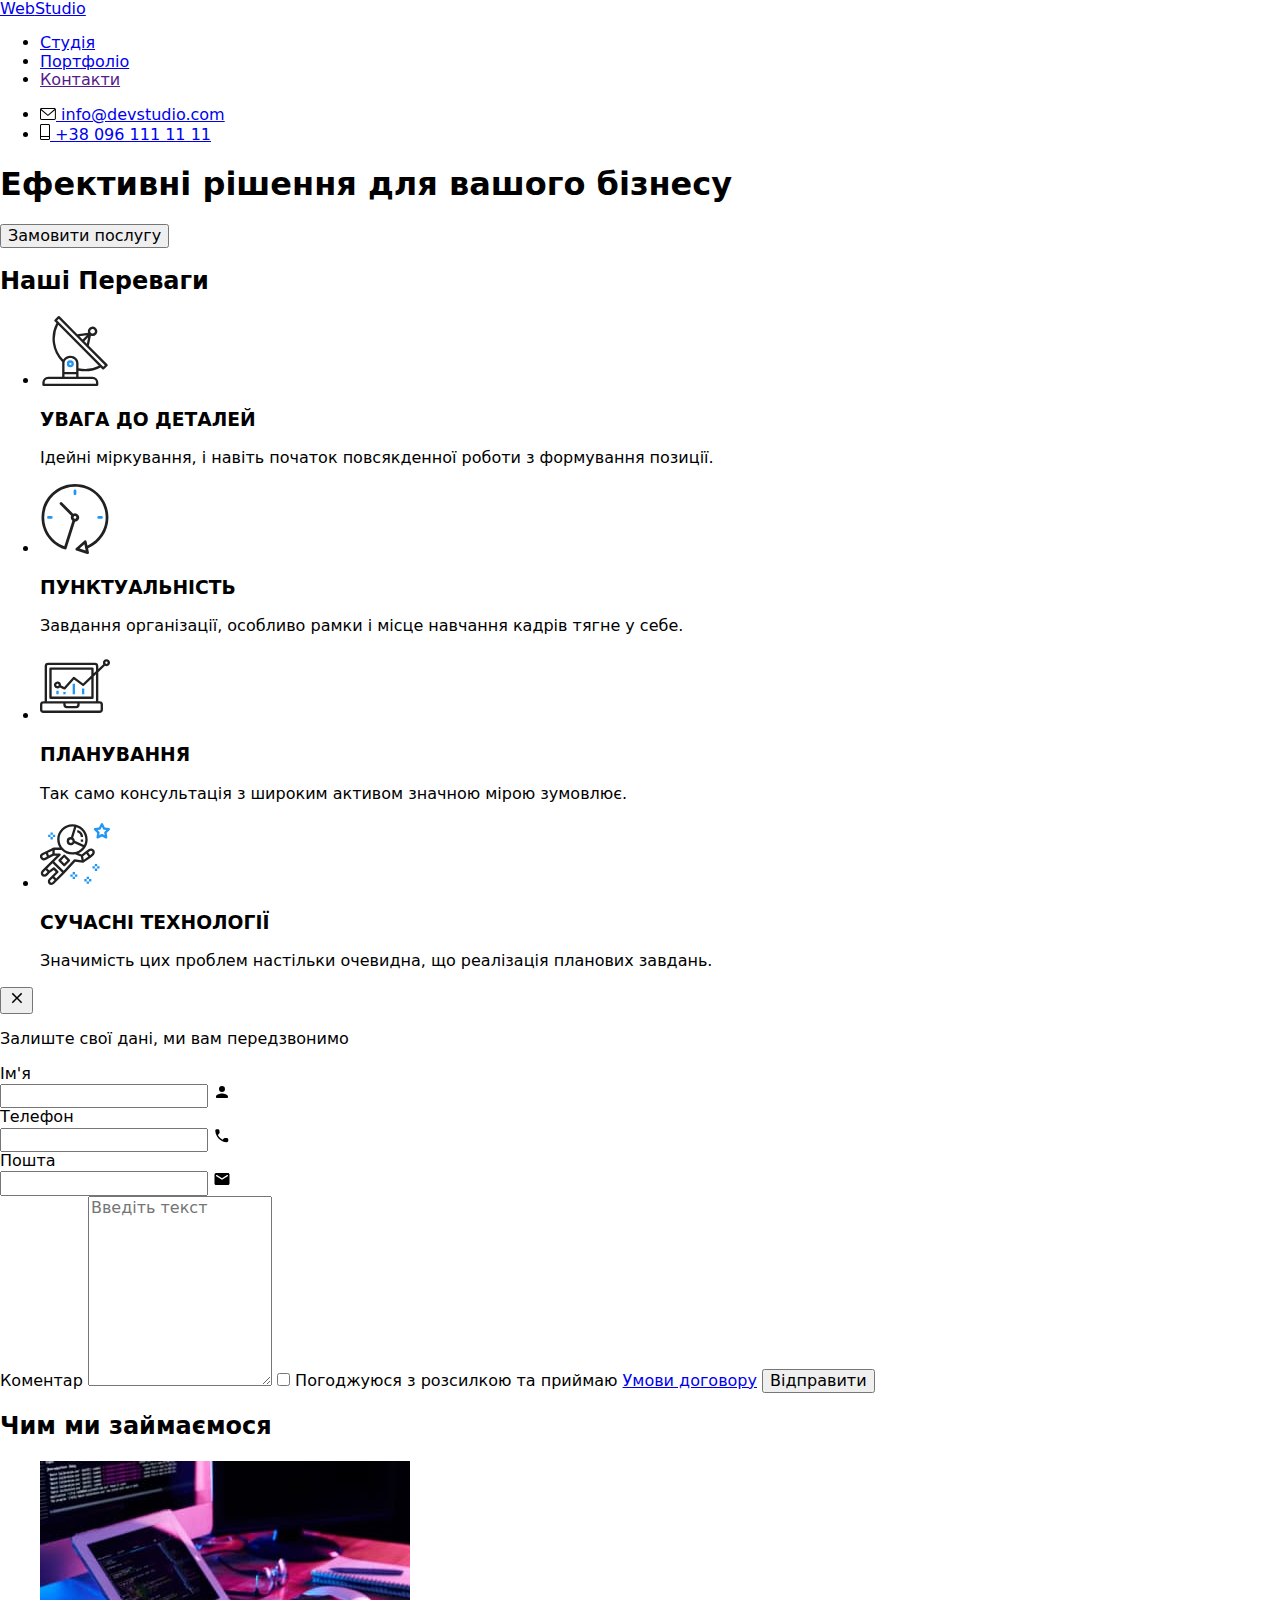
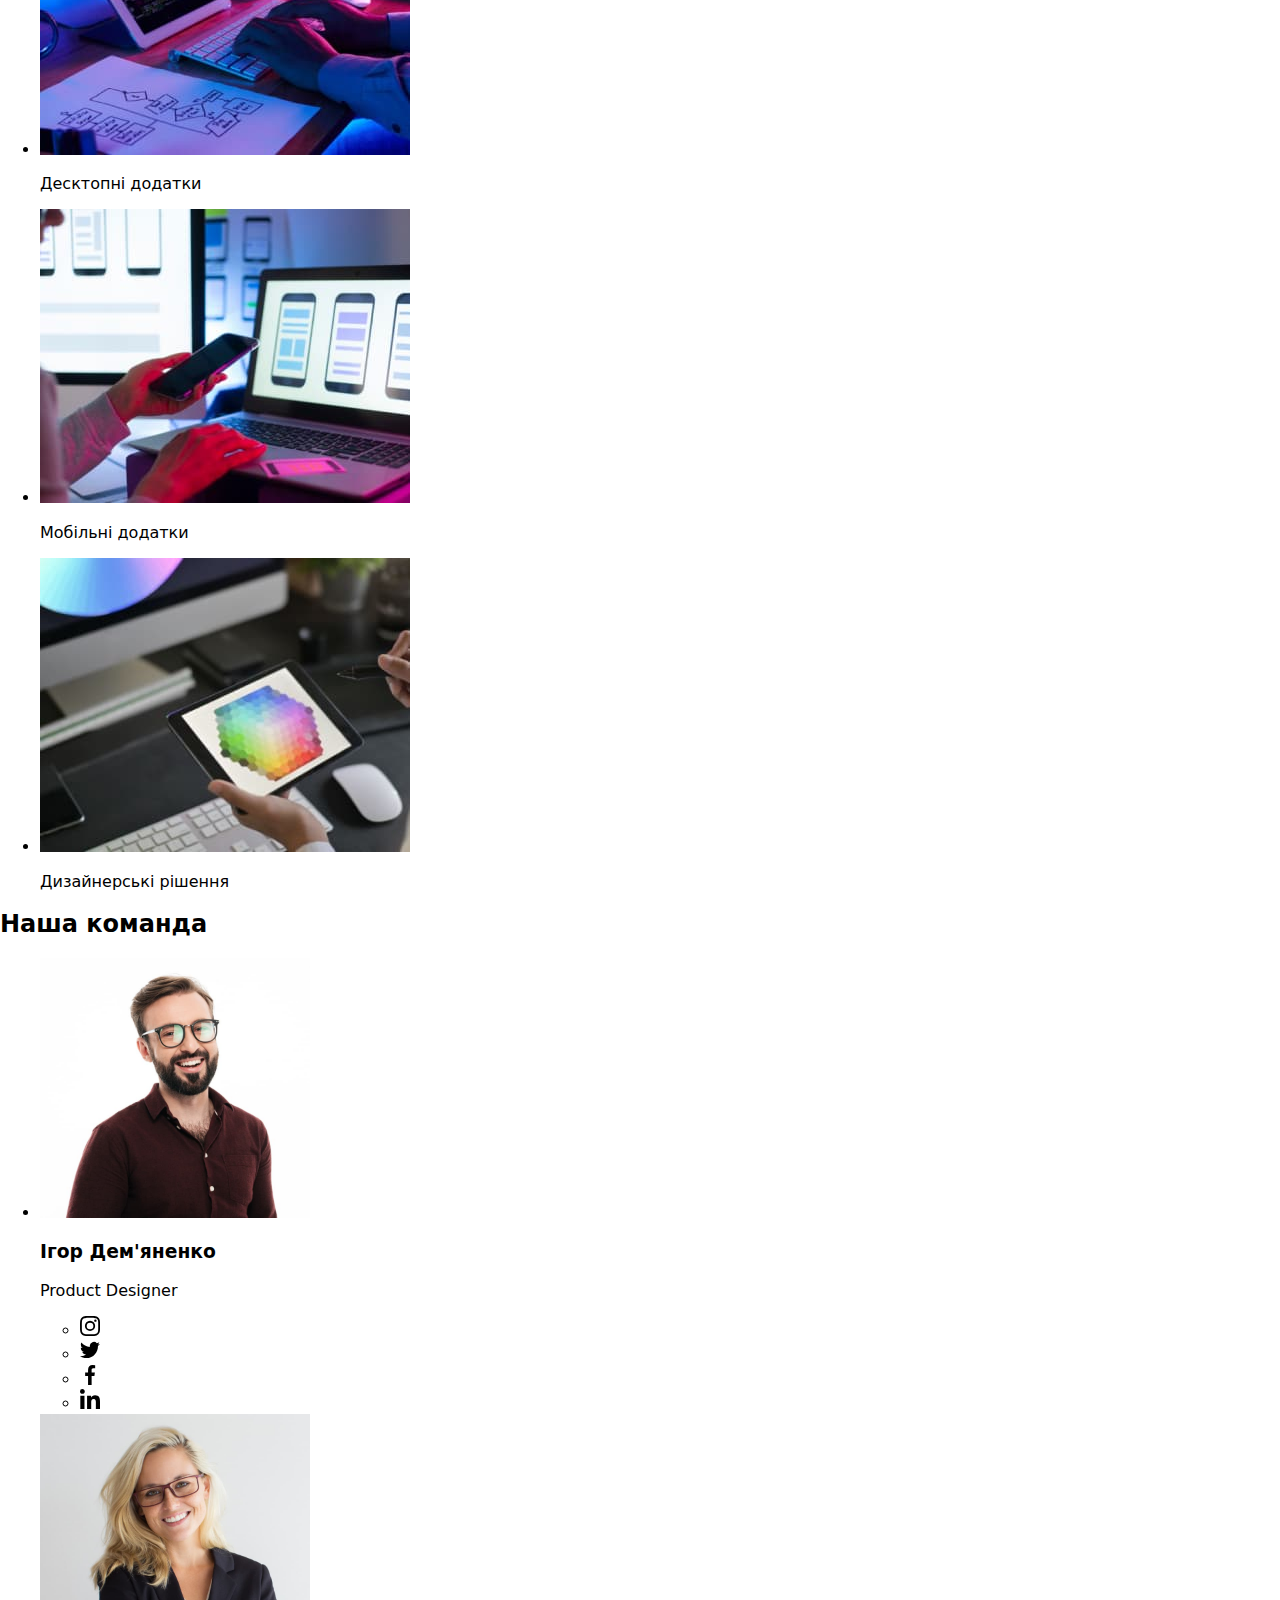
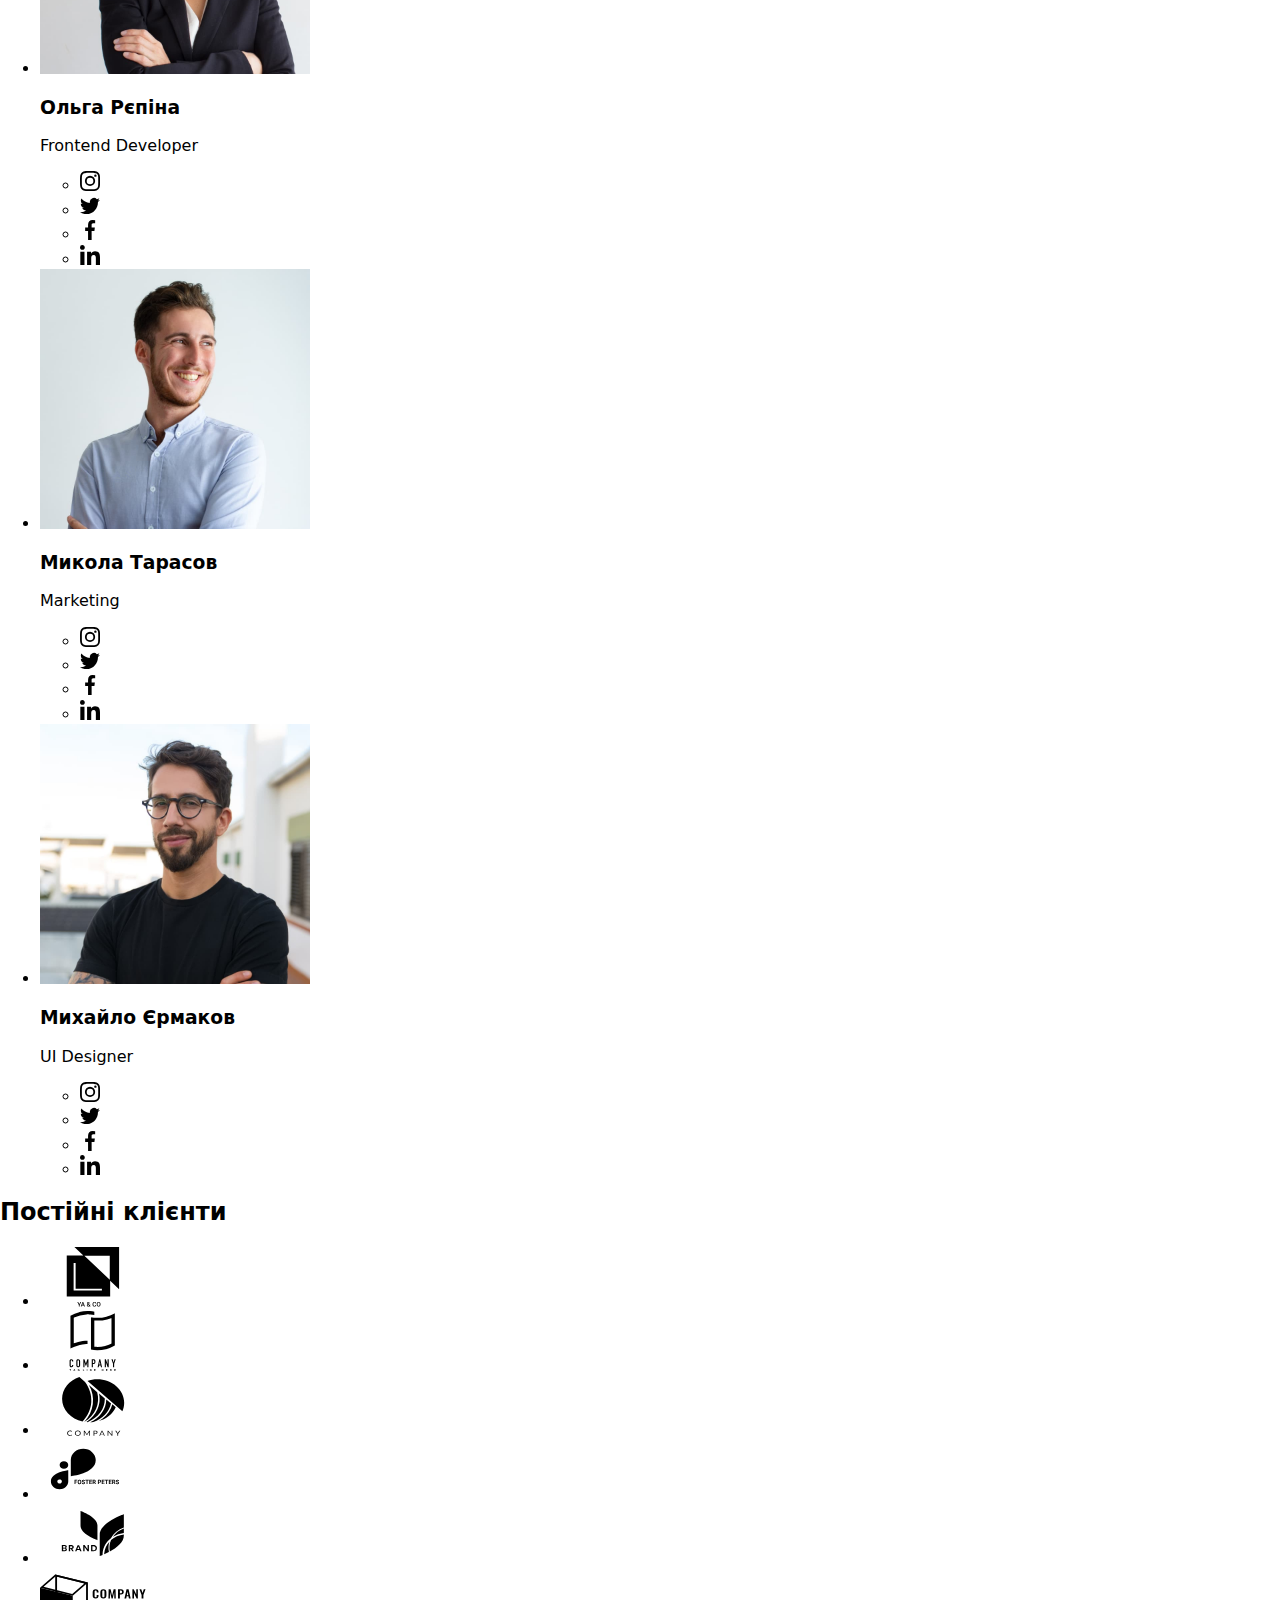
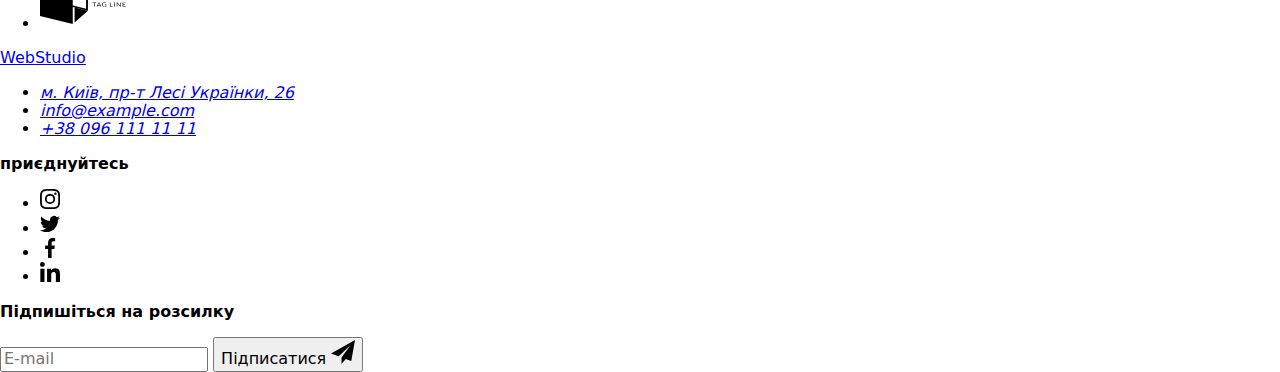
==== index.html @ 555bd8f6 "add scss" ====
<!DOCTYPE html>
<html lang="uk">
<head>
    <meta charset="UTF-8">
    <meta http-equiv="X-UA-Compatible" content="IE=edge">
    <meta name="viewport" content="width=device-width, initial-scale=1.0">
    <title>Document</title>
    <link href="https://fonts.googleapis.com/css2?family=Raleway:wght@700&family=Roboto:wght@400;500;700;900&display=swap" rel="stylesheet">
    <link rel="stylesheet" href="https://cdnjs.cloudflare.com/ajax/libs/modern-normalize/1.1.0/modern-normalize.min.css">
    <link rel="stylesheet" href="./dist/css/main.min.css">
</head>

<body>
    <header class="site-header">
        <div class="site-header__container">
    
            <a href="./index.html" class="logo"><span class="logo__first-part" lang="en">Web</span>Studio</a>
            <nav class="site-nav">
                <ul class="site-nav__list">
                    <li class="site-nav__item"> <a class="site-nav__link site-nav__link--current"
                            href="./index.html">Студія</a></li>
                    <li class="site-nav__item"> <a class="site-nav__link" href="./portfolio.html">Портфоліо</a></li>
                    <li class="site-nav__item"> <a class="site-nav__link" href="">Контакти</a></li>
                </ul>
            </nav>
            <ul class="site-header__contacts list">
                <li class="site-header__item">  
                    <a class="site-header__contact" href="mailto:info@devstudio.com" lang="en">
                        <svg class="site-header__mail-svg" width="16" height="12">
                            <use href="./images/icons-svg.svg#icon-letter"> </use>
                        </svg>
                        info@devstudio.com</a>
                </li>
                <li class="site-header__item"> 
                    <a class="site-header__contact" href="tel:+380961111111">
                        <svg class="site-header__phone-svg" width="10" height="16">
                            <use href="./images/icons-svg.svg#icon-phone"></use>
    
                        </svg>
                        +38 096 111 11 11</a></li>
            </ul>
        </div>
    
    </header>
    <main>
        <section class=" site-hero site-hero__overlay">
            <div class="site-hero__container">
                <h1 class="site-hero__title">Ефективні рішення для вашого бізнесу</h1>
                <button data-modal-open type="button" class="site-hero__button">Замовити послугу</button>
            </div>
        </section>


        <section class="benefits benefits__section">
            <div class="benefits__container">
                <h2 class=" benefits__title "> Наші Переваги </h2>
                <ul class="benefits__text-list">
                    <li class="benefits__item">
                        <div class="benefits__icon">
                            <svg width="70" height="70">
                                <use href="./images/icons-svg.svg#icon-antenna"></use>
                            </svg>
                        </div>
                        <h3 class="benefits__subtitle">УВАГА ДО ДЕТАЛЕЙ</h3>
                        <p class="benefits__text">Ідейні міркування, і навіть початок повсякденної роботи з формування позиції.
                        </p>
                    </li>
                    <li class="benefits__item">
                        <div class="benefits__icon">
                            <svg width="70" height="70">
                                <use href="./images/icons-svg.svg#icon-clock-1"></use>
                            </svg>
                        </div>
                        <h3 class="benefits__subtitle">ПУНКТУАЛЬНІСТЬ</h3>
                        <p class="benefits__text">Завдання організації, особливо рамки і місце навчання кадрів тягне у себе.
                        </p>
                    </li>
                    <li class="benefits__item">
                        <div class="benefits__icon">
                            <svg width="70" height="70">
                                <use href="./images/icons-svg.svg#icon-diagram-laptop-1"></use>
                            </svg>
                        </div>
                        <h3 class="benefits__subtitle">ПЛАНУВАННЯ</h3>
                        <p class="benefits__text">Так само консультація з широким активом значною мірою зумовлює.
                        </p>
                    </li>
                    <li class="benefits__item">
                        <div class="benefits__icon">
                            <svg width="70" height="70">
                                <use href="./images/icons-svg.svg#icon-astronaut-1"></use>
                            </svg>
                        </div>
                        <h3 class="benefits__subtitle">СУЧАСНІ ТЕХНОЛОГІЇ</h3>
                        <p class="benefits__text">Значимість цих проблем настільки очевидна, що реалізація планових завдань.
                        </p>
                    </li>
                
                   

                </ul>

            </div>
            
        </section>
        <div data-modal class="backdrop backdrop--is-hidden" >
           
            <form class="modal" autocomplete="on">
                <button data-modal-close class="modal__button-close">
                    <svg class="modal__button-icon" width="17" height="17">
                        <use href="./images/icons-svg.svg#icon-close-black"></use>
                    </svg>
                </button>
                <p class="modal__name">Залиште свої дані, ми вам передзвонимо</p>
            
                <label class="modal__label" for="user-name">Ім'я</label>
                <div class="modal__form">
                    <input class="modal__input" type="text" name="user-name" required id="user-name" placeholder=" ">
                    <svg class="modal__icon" width="18" height="18">
                        <use href="./images/icons-svg.svg#icon-modal-name"></use>
                    </svg>
                </div>
            
            
                <label class="modal__label" for="user-phone">Телефон </label>
                <div class="modal__form">
                    <input class="modal__input" type="tel" name="user-phone" id="user-phone" required>
                    <svg class="modal__icon" width="18" height="18">
                        <use href="./images/icons-svg.svg#icon-modal-phone"></use>
                    </svg>
                </div>
            
            
                <label class="modal__label" for="user-mail">Пошта</label>
                <div class="modal__form">
                    <input class="modal__input" type="email" name="user-mail" id="user-mail" required>
                    <svg class="modal__icon" width="18" height="18">
                        <use href="./images/icons-svg.svg#icon-modal-mail"></use>
                    </svg>
                </div>
            
                <label class="modal__label" for="coment">Коментар</label>
                <textarea class="modal__textarea" name="coment" id="coment" rows="10" placeholder="Введіть текст"
                    required></textarea>
            
                <label class="modal__checkbox-label">
                    <input class="modal__checkbox" type="checkbox" required>
                    <span class="modal__check-box"></span>
                    Погоджуюся з розсилкою та приймаю <span class="modal__link-container"> <a href="#" class="modal__link">
                            Умови договору</a></span>
                </label>
            
            
                <button class="modal__submit-button" type="submit">Відправити</button>
            </form>
            
        </div>
        <section class="work">
            <div class=" work__container">
                <h2 class="work__title">Чим ми займаємося</h2>
                <ul class="work__list list">
                    <li class="work__item">
                        <img src="./images/pic.1.jpg" alt="Десктопні додатки" width="370">
                        <p class="work__description">Десктопні додатки</p>
                    </li>
                    <li class="work__item">
                        <img src="./images/pic.2.jpg" alt="Мобільні додатки" width="370">
                        <p class="work__description">Мобільні додатки</p>
                    </li>
                    <li class="work__item">
                        <img src="./images/pic.3.jpg" alt="Дизайнерські рішення" width="370">
                        <p class="work__description">Дизайнерські рішення</p>
                    </li>
                </ul>
            </div>            
        </section>
        <section class="team ">
            <div class="team__container">
                <h2 class="team__section-title">Наша команда</h2>
                <ul class="team__list">
                    <li class="team__item"><img src="./images/team1.jpg" alt=" фото Ігор Дем'яненко " width="270">
                        <div class="team__description">
                            <h3 class="team__name">Ігор Дем'яненко</h3>
                            <p class="team__profession" lang="en">Product Designer</p>
                            <ul class="social-link social-link__list ">
                                <li class="social-link__item">
                                    <a class="social-link__link" href="">
                                        <svg class="social-link__icon" width="20" height="20">
                                            <use href="./images/icons-svg.svg#icon-instagram"></use>
                                        </svg>
                                    </a>
                                </li>
                                <li class="social-link__item">
                                    <a class="social-link__link" href="">
                                        <svg class="social-link__icon " width="20" height="20">
                                            <use href="./images/icons-svg.svg#icon-twitter"></use>
                                        </svg>
                                    </a>
                                </li>
                                <li class="social-link__item">
                                    <a class="social-link__link" href="">
                                        <svg class="social-link__icon" width="20" height="20">
                                            <use href="./images/icons-svg.svg#icon-facebook"></use>
                                        </svg>
                                    </a>
                                </li>
                                <li class="social-link__item">
                                    <a class="social-link__link" href="">
                                        <svg class="social-link__icon" width="20" height="20">
                                            <use href="./images/icons-svg.svg#icon-linkedin"></use>
                                        </svg>
                                    </a>
                                </li>
                            </ul>
                        </div>
        
                    </li>
                    <li class="team__item">
                        <img src="./images/team2.jpg" alt="фото Ольга Рєпіна" width="270">
                        <div class="team__description">
                            <h3 class="team__name">Ольга Рєпіна</h3>
                            <p class="team__profession" lang="en">Frontend Developer</p>
                            <ul class="social-link__list">
                                <li class="social-link__item">
                                    <a class="social-link__link" href="">
                                        <svg class="social-link__icon" width="20" height="20">
                                            <use href="./images/icons-svg.svg#icon-instagram"></use>
                                        </svg>
                                    </a>
                                </li>
                                <li class="social-link__item">
                                    <a class="social-link__link" href="">
                                        <svg class="social-link__icon " width="20" height="20">
                                            <use href="./images/icons-svg.svg#icon-twitter"></use>
                                        </svg>
                                    </a>
                                </li>
                                <li class="social-link__item">
                                    <a class="social-link__link" href="">
                                        <svg class="social-link__icon" width="20" height="20">
                                            <use href="./images/icons-svg.svg#icon-facebook"></use>
                                        </svg>
                                    </a>
                                </li>
                                <li class="social-link__item">
                                    <a class="social-link__link" href="">
                                        <svg class="social-link__icon" width="20" height="20">
                                            <use href="./images/icons-svg.svg#icon-linkedin"></use>
                                        </svg>
                                    </a>
                                </li>
                            </ul>
                        </div>
        
                    </li>
                    <li class="team__item">
                        <img src="./images/team3.jpg" alt="фото Микола Тарасов " width="270">
                        <div class="team__description">
                            <h3 class="team__name">Микола Тарасов</h3>
                            <p class="team__profession" lang="en">Marketing</p>
                            <ul class="social-link__list">
                                <li class="social-link__item">
                                    <a class="social-link__link" href="">
                                        <svg class="social-link__icon" width="20" height="20">
                                            <use href="./images/icons-svg.svg#icon-instagram"></use>
                                        </svg>
                                    </a>
                                </li>
                                <li class="social-link__item">
                                    <a class="social-link__link" href="">
                                        <svg class="social-link__icon " width="20" height="20">
                                            <use href="./images/icons-svg.svg#icon-twitter"></use>
                                        </svg>
                                    </a>
                                </li>
                                <li class="social-link__item">
                                    <a class="social-link__link" href="">
                                        <svg class="social-link__icon" width="20" height="20">
                                            <use href="./images/icons-svg.svg#icon-facebook"></use>
                                        </svg>
                                    </a>
                                </li>
                                <li class="social-link__item">
                                    <a class="social-link__link" href="">
                                        <svg class="social-link__icon" width="20" height="20">
                                            <use href="./images/icons-svg.svg#icon-linkedin"></use>
                                        </svg>
                                    </a>
                                </li>
                            </ul>
                        </div>
        
                    </li>
                    <li class="team__item">
                        <img src="./images/team4.jpg" alt="фото Михайло Єрмаков " width="270">
                        <div class="team__description">
                            <h3 class="team__name">Михайло Єрмаков</h3>
                            <p class="team__profession" lang="en">UI Designer</p>
                            <ul class="social-link__list">
                                <li class="social-link__item">
                                    <a class="social-link__link" href="">
                                        <svg class="social-link__icon" width="20" height="20">
                                            <use href="./images/icons-svg.svg#icon-instagram"></use>
                                        </svg>
                                    </a>
                                </li>
                                <li class="social-link__item">
                                    <a class="social-link__link" href="">
                                        <svg class="social-link__icon " width="20" height="20">
                                            <use href="./images/icons-svg.svg#icon-twitter"></use>
                                        </svg>
                                    </a>
                                </li>
                                <li class="social-link__item">
                                    <a class="social-link__link" href="">
                                        <svg class="social-link__icon" width="20" height="20">
                                            <use href="./images/icons-svg.svg#icon-facebook"></use>
                                        </svg>
                                    </a>
                                </li>
                                <li class="social-link__item">
                                    <a class="social-link__link" href="">
                                        <svg class="social-link__icon" width="20" height="20">
                                            <use href="./images/icons-svg.svg#icon-linkedin"></use>
                                        </svg>
                                    </a>
                                </li>
                            </ul>
                        </div>
        
        
                    </li>
        
                </ul>
            </div>
        
        
        </section>
        <section class="client">
            <div class=" client__container">
                <h2 class="client__title">Постійні клієнти</h2>
                <ul class="clients__list ">
        
                    <li class="client__item">
                        <a class="client__link" href="#">
                            <svg class="client__icon" width="106" height="60">
                                <use href="./images/icons-svg.svg#icon-client1"></use>
                            </svg>
                        </a>
                    </li>
                    <li class="client__item">
                        <a class="client__link" href="#">
                            <svg class="client__icon" width="106" height="60">
                                <use href="./images/icons-svg.svg#icon-client2"></use>
                            </svg>
                        </a>
                    </li>
                    <li class="client__item">
                        <a class="client__link" href="#">
                            <svg class="client__icon" width="106" height="60">
                                <use href="./images/icons-svg.svg#icon-client3"></use>
                            </svg>
                        </a>
                    </li>
                    <li class="client__item">
                        <a class="client__link" href="#">
                            <svg class="client__icon " width="106" height="60">
                                <use href="./images/icons-svg.svg#icon-client4"></use>
                            </svg>
                        </a>
                    </li>
                    <li class="client__item">
                        <a class="client__link" href="#">
                            <svg class="client__icon " width="106" height="60">
                                <use href="./images/icons-svg.svg#icon-client5"></use>
                            </svg>
                        </a>
                    </li>
                    <li class="client__item">
                        <a class="client__link" href="#">
                            <svg class="client__icon " width="106" height="60">
                                <use href="./images/icons-svg.svg#icon-client6"></use>
                            </svg>
                        </a>
        
        
                </ul>
        
        
            </div>
        
        </section>
        
    
    </main>
<footer class="footer">
    <div class=" footer__container">
        <div class="footer__first-part">
            <a href="./index.html" class="footer__logo" lang="en"><span class="logo__first">Web</span>Studio</a>

            <address class="footer__address">
                <ul class="footer__contacts">
                    <li class="footer__item"><a class="footer__contact footer__contact--white" href="https://bit.ly/3pXMvUd" target="_blank"
                            rel="noopener noreferrer">м. Київ, пр-т Лесі Українки, 26</a> </li>
                    <li class="footer__item"><a class="footer__contact" href="mailto:info@devstudio.com"
                            lang="en">info@example.com</a> </li>
                    <li class="footer__item"><a class="footer__contact" href="tel:+380961111111">+38 096 111 11 11</a>
                    </li>
                </ul>
            </address>
        </div>
        <div class="footer__second-part">
            <p class="footer__slogan"><strong>
                    приєднуйтесь</strong>
            </p>
            <ul class="social-link social-link__list ">
                <li class="social-link__item footer__social-link">
                    <a class=" social-link__link social-link__link--dark" href="">
                        <svg class=" social-link__icon social-link__icon--dark" width="20" height="20">
                            <use href="./images/icons-svg.svg#icon-instagram"></use>
                        </svg>
                    </a>
                </li>
                <li class="social-link__item footer__social-link">
                    <a class=" social-link__link social-link__link--dark" href="">
                        <svg class="social-link__icon social-link__icon--dark " width="20" height="20">
                            <use href="./images/icons-svg.svg#icon-twitter"></use>
                        </svg>
                    </a>
                </li>
                <li class="social-link__item footer__social-link">
                    <a class=" social-link__link social-link__link--dark" href="">
                        <svg class="social-link__icon social-link__icon--dark" width="20" height="20">
                            <use href="./images/icons-svg.svg#icon-facebook"></use>
                        </svg>
                    </a>
                </li>
                <li class="social-link__item footer__social-link">
                    <a class="social-link__link social-link__link--dark" href="">
                        <svg class="social-link__icon social-link__icon--dark" width="20" height="20">
                            <use href="./images/icons-svg.svg#icon-linkedin"></use>
                        </svg>
                    </a>
                </li>
            </ul>
        </div>
        <div class="footer__third-part">
            <p class="form__slogan"> <strong> Підпишіться на розсилку</strong> </p>
            <form class="footer__form" autocomplete="on" novalidate>
                <input autocomplete="email" class="form__placeholder" type="email-subscribe" placeholder="E-mail"
                    required />
                <button type="submit" class="form__button">Підписатися
                    <svg class="form__icon" width="24" height="24">
                        <use href="./images/icons-svg.svg#icon-icon-send"></use>
                    </svg>

                </button>
            </form>
        </div>



    </div>


</footer>
     
     
    <script src="./js/modal.js"></script>


   
    
</body>
</html>
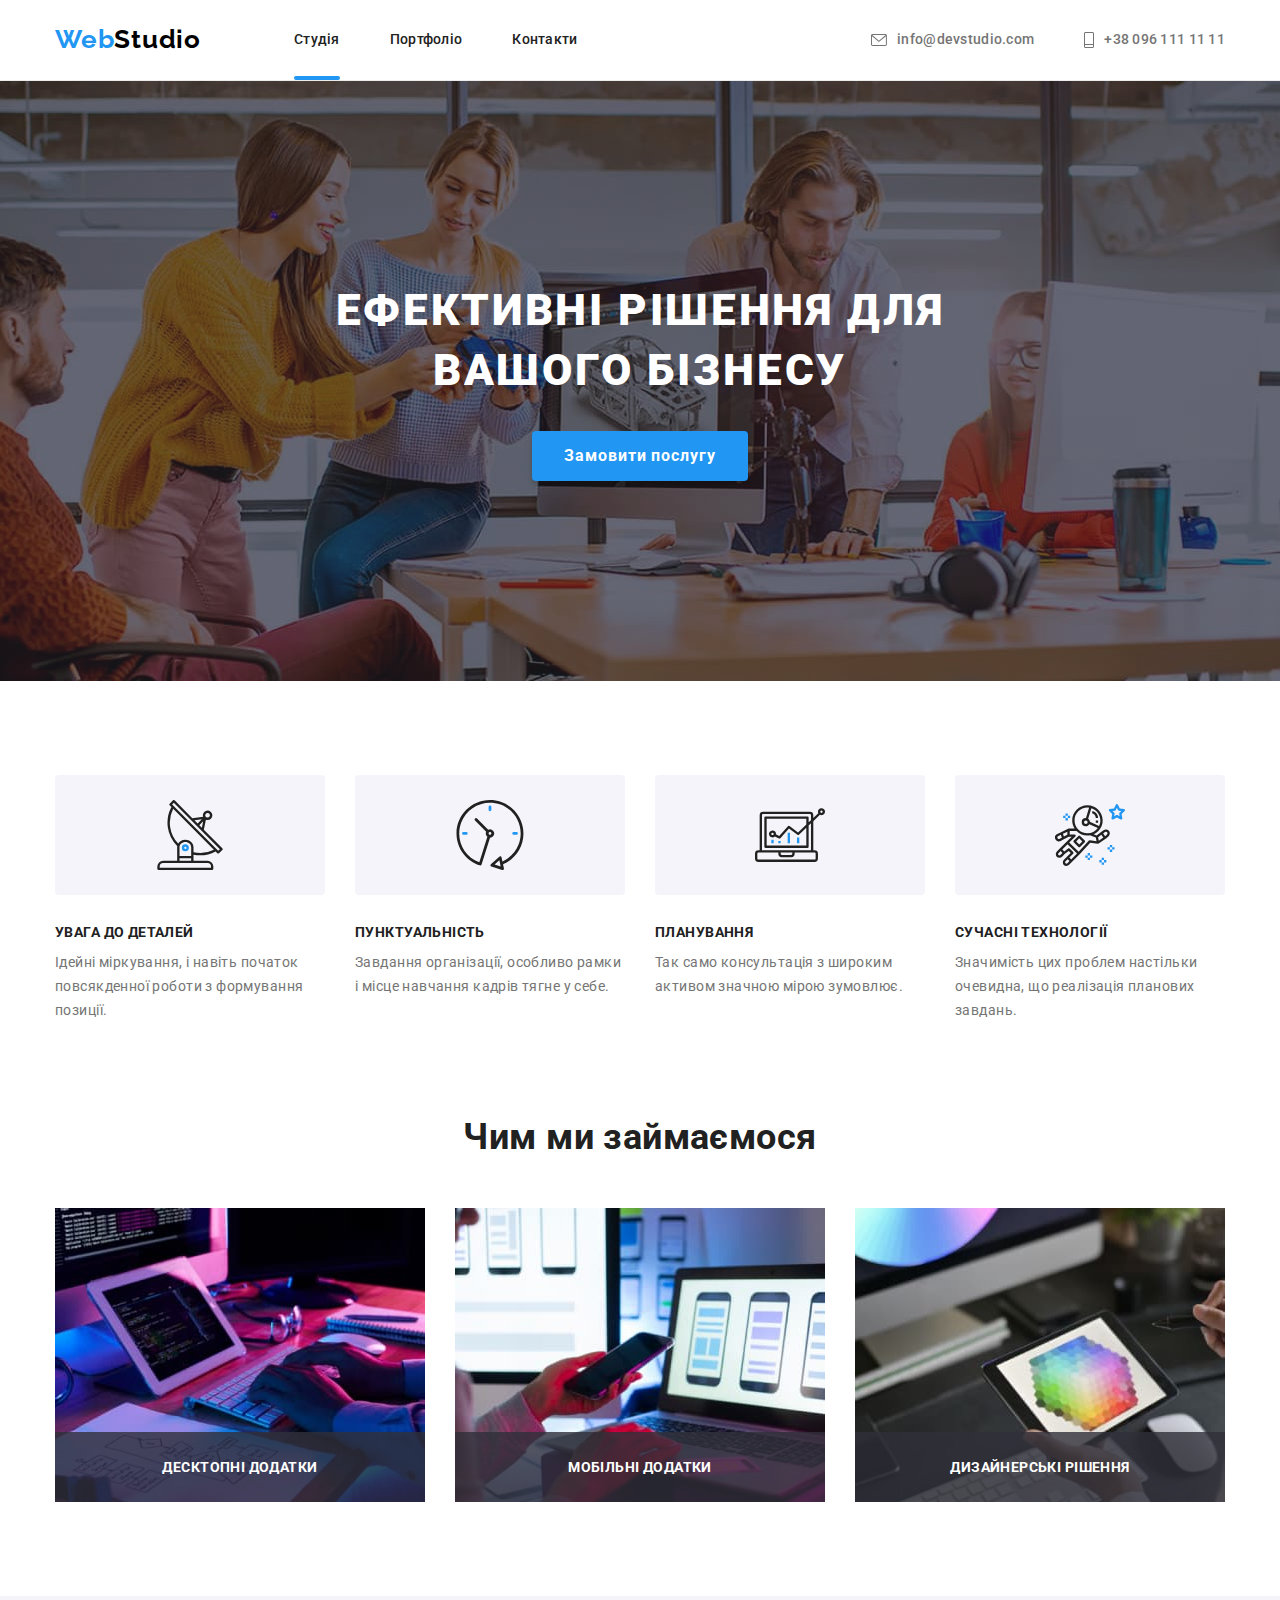
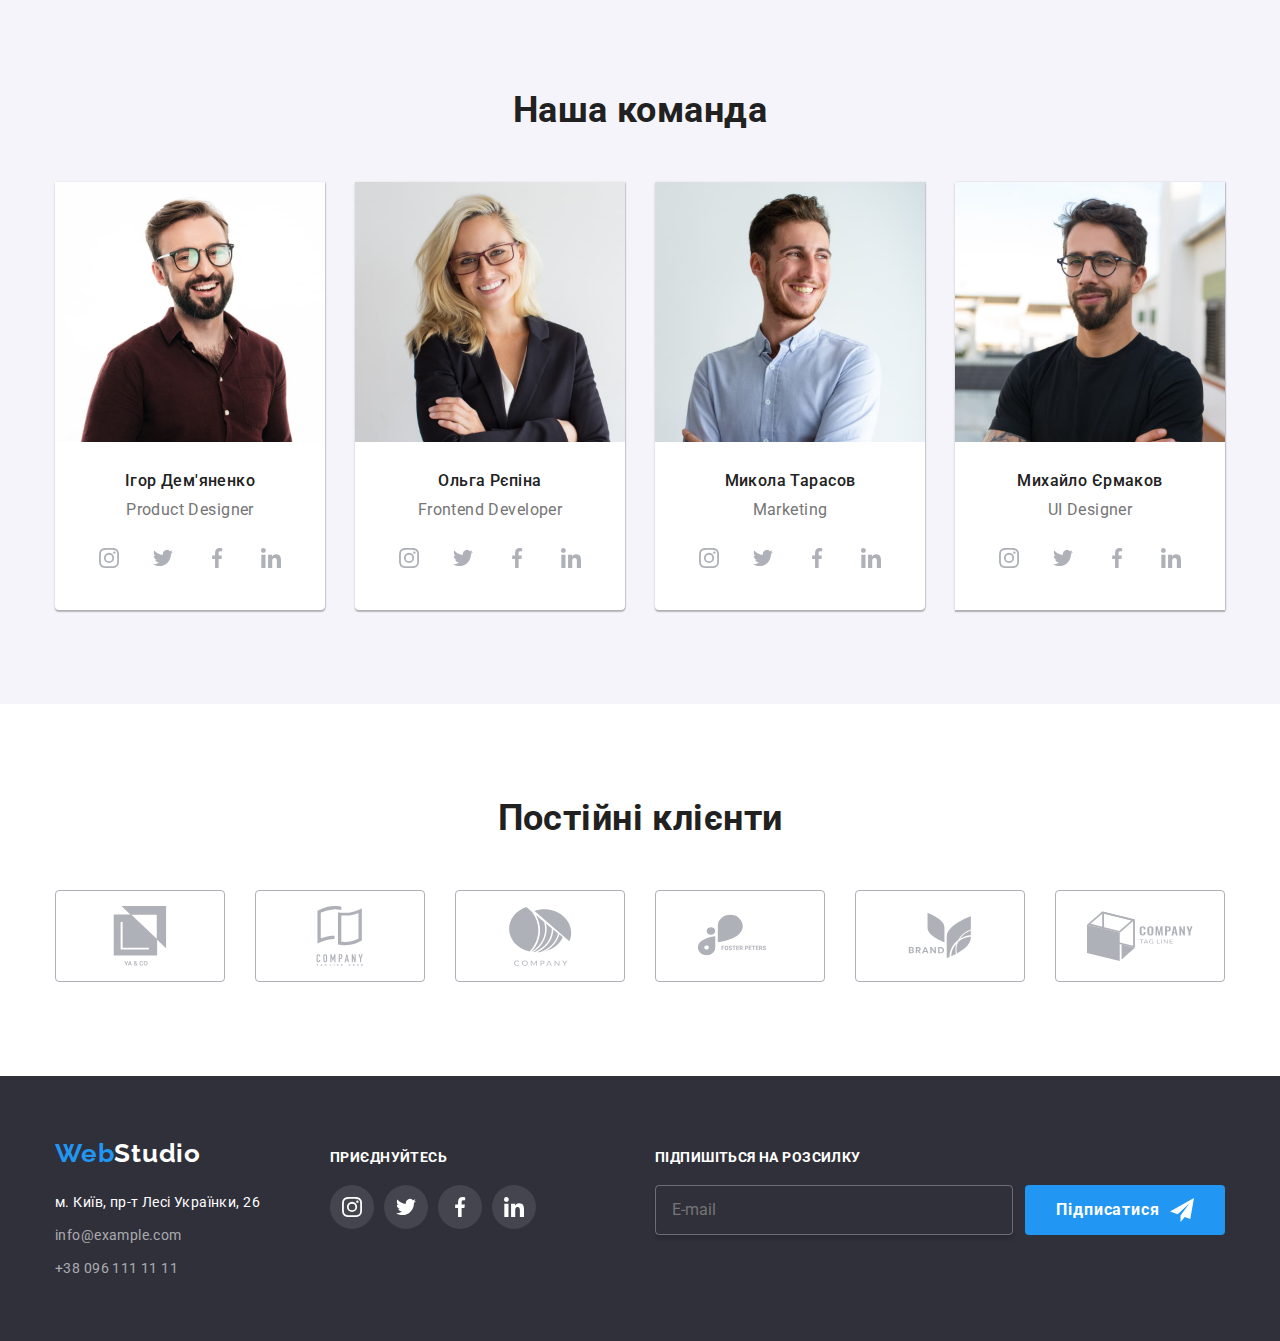
==== commit 2498fa11: "changed way" ====
--- a/index.html
+++ b/index.html
@@ -7,7 +7,7 @@
     <title>Document</title>
     <link href="https://fonts.googleapis.com/css2?family=Raleway:wght@700&family=Roboto:wght@400;500;700;900&display=swap" rel="stylesheet">
     <link rel="stylesheet" href="https://cdnjs.cloudflare.com/ajax/libs/modern-normalize/1.1.0/modern-normalize.min.css">
-    <link rel="stylesheet" href="./dist/css/main.min.css">
+    <link rel="stylesheet" href="./css/main.min.css">
 </head>
 
 <body>
--- a/css/main.min.css
+++ b/css/main.min.css
@@ -0,0 +1 @@
+body{color:#757575;background-color:#fff;font-family:Roboto,sans-serif;letter-spacing:.03em;font-size:14px}h1,h2,h3,h4,h5,h6,p{margin:0}img{display:block;max-width:100%;height:auto}.site-header{border-bottom:solid 1px #ececec}.site-header__container{width:1200px;padding-left:15px;padding-right:15px;margin:0 auto;display:flex;align-items:center}.site-header__mail-svg{width:16px;height:12px;fill:currentColor;margin-right:10px}.site-header__phone-svg{width:10px;height:16px;fill:currentColor;margin-right:10px}.site-header__contacts{display:flex;margin:0;margin-left:auto;color:#757575;list-style:none;padding-left:0}.site-header__contact{display:inline-flex;padding-top:32px;padding-bottom:32px;align-items:center;color:#757575;-webkit-text-decoration-line:none;text-decoration-line:none;list-style:none;font-weight:500;line-height:1.14;letter-spacing:.02em;transition:color 250ms cubic-bezier(0.4, 0, 0.2, 1)}.site-header__contact:hover,.site-header__contact:focus{color:#2196f3}.site-header__item:not(:last-child){margin-right:50px}.logo{display:inline-block;-webkit-text-decoration-line:none;text-decoration-line:none;color:#000;font-family:Raleway,sans-serif;font-weight:700;font-size:26px;line-height:1.2;letter-spacing:.03em;margin-top:24px;margin-bottom:25px}.logo__first-part{color:#2196f3}.site-nav{margin-left:93px}.site-nav__list{display:flex;color:#212121;font-weight:500;line-height:1.14;letter-spacing:.02em;list-style:none;padding-left:0;margin:0}.site-nav__item:not(:last-child){margin-right:50px}.site-nav__link{display:block;padding-top:32px;padding-bottom:32px;color:#212121;font-size:14px;letter-spacing:.02em;font-weight:500;transition:color 250ms cubic-bezier(0.4, 0, 0.2, 1);text-decoration:none}.site-nav__link:hover,.site-nav__link:focus{color:#2196f3}.site-nav__link--current{display:block;position:relative;padding-top:32px;padding-bottom:32px;color:var(--accent-color)}.site-nav__link--current::after{content:"";position:absolute;bottom:0;left:0;display:block;width:100%;height:4px;border-radius:2px;background-color:#2196f3}.site-hero__overlay{background-image:linear-gradient(to right, rgba(47, 48, 58, 0.4), rgba(47, 48, 58, 0.4)),url("/images/hero-bacground-img.jpg");height:600px;max-width:1600px;margin-left:auto;margin-right:auto;background-position:center;background-size:cover;background-repeat:no-repeat}.site-hero__container{text-align:center;padding-top:200px;padding-bottom:200px;width:1200px;padding-left:15px;padding-right:15px;margin:0 auto}.site-hero__title{color:#fff;font-size:44px;font-weight:900;line-height:1.36;letter-spacing:.06em;text-align:center;text-transform:uppercase;width:696px;margin:0 auto}.site-hero__button{color:#fff;background-color:#2196f3;font-size:16px;font-weight:700;line-height:1.88;font-family:inherit;cursor:pointer;letter-spacing:.06em;display:inline-block;min-width:200px;padding:10px 32px;text-align:center;border-radius:4px;border:none;margin-top:30px;box-shadow:0px 4px 4px 0px rgba(0,0,0,.15);transition:background-color 250ms cubic-bezier(0.4, 0, 0.2, 1)}.site-hero__button:hover,.site-hero__button:focus{background-color:#188ce8}.benefits__section{padding-top:94px;padding-bottom:94px;display:flex}.benefits__container{width:1200px;padding-left:15px;padding-right:15px;margin:0 auto}.benefits__title{color:#212121;font-size:36px;line-height:1.16;text-align:center;margin-bottom:50px;position:absolute;width:1px;height:1px;margin:-1px;border:0;padding:0;white-space:nowrap;-webkit-clip-path:inset(100%);clip-path:inset(100%);clip:rect(0 0 0 0);overflow:hidden}.benefits__text-list{margin:0;padding:0;display:flex;list-style:none}.benefits__item{display:block;flex-basis:270px}.benefits__item:not(:last-child){margin-right:30px}.benefits__text{text-align:left;line-height:1.7;margin:0;font-size:14px}.benefits__icon{display:flex;height:120px;background-color:#f5f4fa;justify-content:center;align-items:center;border-radius:4px;background-size:cover}.benefits__subtitle{color:#212121;line-height:1.14;text-transform:uppercase;font-size:14px;margin-bottom:10px;margin-top:30px}.backdrop{position:fixed;top:0;left:0;width:100%;height:100%;background-color:rgba(0,0,0,.2);opacity:1;transition:opacity 250ms cubic-bezier(0.4, 0, 0.2, 1);z-index:999}.backdrop--is-hidden{opacity:0;visibility:hidden;pointer-events:none}.backdrop--is-hidden .modal{transform:translate(-50%, -50%) scale(0.5)}.modal{position:absolute;top:50%;left:50%;transform:translate(-50%, -50%) scale(1);transition:transform 250ms cubic-bezier(0.4, 0, 0.2, 1);z-index:3;width:521px;height:581px;background-color:#fff;padding:40px;border-radius:4px;box-shadow:0px 2px 1px 0px rgba(0,0,0,.2),0px 1px 1px 0px rgba(0,0,0,.14),0px 1px 3px 0px rgba(0,0,0,.12)}.modal__button-close{position:absolute;right:8px;top:8px;width:30px;height:30px;border-radius:50%;cursor:pointer;border-color:rgba(0,0,0,.1);background-color:#fff}.modal__button-icon{position:absolute;fill:var(--black-color);left:50%;top:50%;transform:translate(-50%, -50%);transition:fill 250ms var(--timing-function)}.modal__button-icon:hover,.modal__button-icon:focus{fill:#2196f3}.modal__name{font-weight:700;font-size:20px;line-height:1.17;text-align:center;color:#212121;margin:0;margin-bottom:12px}.modal__label{display:block;margin-bottom:4px;font-size:12px;line-height:1.17;letter-spacing:.01em}.modal__form{position:relative;margin-bottom:10px}.modal__form:focus-within .modal__icon,.modal__form:hover .modal__icon{fill:#2196f3}.modal__icon{position:absolute;left:12px;top:11px;fill:#212121;transition:fill 250ms var(--timing-function)}.modal__input{padding:0;width:100%;height:40px;padding-left:42px;border-radius:4px;border:solid 1px rgba(33,33,33,.2);transition:border-color 250ms cubic-bezier(0.4, 0, 0.2, 1);outline:none}.modal__input:hover,.modal__input:focus{border:1px solid #2196f3}.modal__textarea{width:100%;padding:12px 16px;border-radius:4px;border:solid 1px rgba(33,33,33,.2);resize:none;margin-bottom:20px;height:120px;outline:none;transition:border-color 250ms cubic-bezier(0.4, 0, 0.2, 1)}.modal__textarea::-moz-placeholder{color:rgba(117,117,117,.5)}.modal__textarea:-ms-input-placeholder{color:rgba(117,117,117,.5)}.modal__textarea::placeholder{color:rgba(117,117,117,.5)}.modal__textarea:focus,.modal__textarea:hover{border:1px solid #2196f3}.modal__checkbox{position:absolute;clip:rect(0 0 0 0);width:1px;height:1px;margin:-1px}.modal__checkbox:checked~.modal__check-box{background-color:#2196f3;background-image:url(/images/icon\ check.svg);background-size:contain;background-origin:border-box;border-color:rgba(0,0,0,0)}.modal__check-box{display:inline-block;width:16px;height:15px;border:solid 2px #212121;border-radius:3px;margin-right:8px;background-repeat:no-repeat;background-position:50% 50%;transition:bacground-image 250ms cubic-bezier(0.4, 0, 0.2, 1) delay 250ms,border-color 250ms cubic-bezier(0.4, 0, 0.2, 1)}.modal__checkbox .modal__checkbox-label{display:flex;justify-content:center;text-align:center}.modal__link{color:#2196f3;text-decoration:none}.modal__link-container{position:relative}.modal__link::after{content:"";position:absolute;bottom:0;left:0;display:block;width:100%;height:1px;border-radius:2px;background-color:#2196f3}.modal__submit-button{display:flex;min-width:200px;padding:12px 52px;justify-content:center;align-items:center;margin-top:30px;margin-left:auto;margin-right:auto;color:#fff;background-color:#2196f3;font-size:16px;font-weight:700;line-height:1.88;letter-spacing:.06em;border-radius:4px;border:none;box-shadow:0px 4px 4px 0px rgba(0,0,0,.15);transition:background-color 250ms cubic-bezier(0.4, 0, 0.2, 1);cursor:pointer}.modal__submit-button:hover,.modal__submit-button:focus{background-color:#188ce8}.work{padding-top:0;padding-bottom:94px}.work__container{width:1200px;padding-left:15px;padding-right:15px;margin:0 auto}.work__title{color:#212121;font-size:36px;line-height:1.16;text-align:center;margin:0;margin-bottom:50px}.work__list{display:flex;margin:0;padding:0;list-style:none}.work__item{flex-basis:370px;position:relative}.work__item:not(:last-child){margin-right:30px}.work__description{position:absolute;display:flex;justify-content:center;align-items:center;bottom:0;left:0;width:100%;background-color:rgba(47,48,58,.8);height:70px;color:#fff;text-transform:uppercase;line-height:1.17;font-weight:700;margin:0}.team{background-color:#f5f4fa;padding-top:94px;padding-bottom:94px}.team__container{width:1200px;padding-left:15px;padding-right:15px;margin:0 auto}.team__section-title{color:#212121;font-size:36px;line-height:1.16;text-align:center;margin:0;margin-bottom:50px}.team__list{display:flex;margin:0;padding:0;list-style:none}.team__item:not(:last-child){margin-right:30px;flex-basis:270px;border-bottom-left-radius:4px;border-bottom-right-radius:4px}.team__description{padding-top:30px;padding-bottom:30px;text-align:center;padding-left:32px;padding-right:32px}.team__item{background-color:#fff;max-width:270px;box-shadow:0px 2px 1px 0px rgba(0,0,0,.2),1px 0px 1px 0px rgba(0,0,0,.14),0px 1px 3px 0px rgba(0,0,0,.12)}.team__name{color:#212121;font-size:16px;font-weight:500;line-height:1.18;margin:0;margin-bottom:10px}.team__profession{font-size:16px;line-height:1.18;margin:0;margin-bottom:16px}.social-link__list{display:flex;justify-content:space-between;margin:0;padding:0;list-style:none}.social-link__link{width:44px;height:44px;display:flex;justify-content:center;color:#afb1b8;align-items:center;border-radius:50%;transition:background-color 250ms cubic-bezier(0.4, 0, 0.2, 1),color 250ms cubic-bezier(0.4, 0, 0.2, 1)}.social-link__link--dark{background-color:rgba(255,255,255,.1)}.social-link__link:hover,.social-link__link:focus{background-color:#2196f3}.social-link__link:hover,.social-link__link:focus{background-color:#2196f3;color:#fff}.social-link__icon{fill:currentColor}.social-link__icon--dark{fill:#fff}.client{padding-top:94px;padding-bottom:94px}.client__container{width:1200px;padding-left:15px;padding-right:15px;margin:0 auto}.client__title{margin:0;color:#212121;font-size:36px;line-height:1.16;text-align:center;margin-bottom:50px}.clients__list{display:flex;list-style:none;margin:0;padding:0}.client__item:not(:last-child){margin-right:30px}.client__thumb{width:170px;height:92px;border:1px solid var(--icons-color);border-radius:4px;display:inline-block;justify-content:center}.client__icon{width:106px;fill:currentColor}.client__link{min-width:170px;height:92px;border:1px solid #afb1b8;border-radius:4px;display:flex;justify-content:center;align-items:center;color:#afb1b8;transition:color 250ms cubic-bezier(0.4, 0, 0.2, 1),border-color 250ms cubic-bezier(0.4, 0, 0.2, 1)}.client__link:hover,.client__link:focus{color:#2196f3;border-color:#2196f3}.footer{background-color:#2f303a;padding-top:60px;padding-bottom:60px}.footer__container{display:flex;align-items:baseline;width:1200px;padding-left:15px;padding-right:15px;margin:0 auto}.footer__first-part{margin-right:70px}.footer__logo{color:#fff;font-family:Raleway,sans-serif;font-weight:700;font-size:26px;line-height:1.38;letter-spacing:.03em;text-decoration:none}.logo__first{color:#2196f3}.footer__item{display:block}.footer__item:not(:last-child){margin-bottom:9px}.footer__address{color:#fff;margin-top:20px;line-height:1.71;font-style:normal;transition:color 250ms cubic-bezier(0.4, 0, 0.2, 1)}.footer__address:nth-child(1){color:#fff}.footer__contacts{list-style:none;margin:0;padding:0}.footer__contact{color:rgba(255,255,255,.6);line-height:1.71;transition:color 250ms cubic-bezier(0.4, 0, 0.2, 1);text-decoration:none}.footer__contact:hover,.footer__contact:focus{color:#2196f3}.footer__contact--white{color:#fff}.footer__second-part{fill:#fff}.footer__slogan{text-transform:uppercase;color:#fff;line-height:1.17;margin-bottom:20px}.footer-social-link-list{display:flex}.footer__social-link:not(:last-child){margin-right:10px}.footer__third-part{margin-left:auto}.form__slogan{text-transform:uppercase;color:#fff;line-height:1.17;margin-bottom:20px}.footer__form{display:flex}.form__placeholder{display:block;text-align:left;padding:0;padding-left:16px;margin-right:12px;width:358px;height:50px;background-color:inherit;border:1px solid rgba(255,255,255,.3);color:rgba(255,255,255,.6);border-radius:4px;box-shadow:0px 4px 4px 0px rgba(0,0,0,.15);outline:none;font-size:16px}.form__button{display:flex;justify-content:center;align-items:center;width:200px;height:50px;padding:0;text-align:center;background-color:#2196f3;color:#fff;border-radius:4px;border:none;font-size:16px;font-weight:700;line-height:1.88;cursor:pointer;letter-spacing:.06em}.form__icon{fill:#fff;margin-left:10px}.portfolio{padding-top:94px;padding-bottom:94px}.portfolio__container{width:1200px;padding-left:15px;padding-right:15px;margin:0 auto}.visually-hidden{position:absolute;width:1px;height:1px;margin:-1px;border:0;padding:0;white-space:nowrap;-webkit-clip-path:inset(100%);clip-path:inset(100%);clip:rect(0 0 0 0);overflow:hidden}.portfolio__button-list{margin-bottom:50px;display:flex;justify-content:center;padding:0;list-style:none}.portfolio__button:not(:last-child){margin-right:8px}.portfolio__filter-button{background-color:#f5f4fa;color:#000;font-family:inherit;font-weight:500;font-size:16px;line-height:1.63;letter-spacing:.03em;cursor:pointer;padding:6px 22px;border-radius:4px;border:none;transition:background-color 250ms cubic-bezier(0.4, 0, 0.2, 1),color 250ms cubic-bezier(0.4, 0, 0.2, 1),box-shadow 250ms cubic-bezier(0.4, 0, 0.2, 1)}.portfolio__filter-button:not(:last-child){margin-right:22px}.portfolio__filter-button:hover,.portfolio__filter-button:focus{color:#fff;background-color:#2196f3;box-shadow:0px 2px 2px 0px rgba(0,0,0,.12),0px 1px 2px 0px rgba(0,0,0,.08),0px 3px 1px 0px rgba(0,0,0,.1)}.project__list{display:flex;flex-wrap:wrap;margin:0;padding:0;margin-right:-30px;margin-bottom:-30px;list-style:none}.project{margin-right:30px;margin-bottom:30px;flex-basis:370px}.project__link{text-decoration:none;display:block;transition:box-shadow 250ms cubic-bezier(0.4, 0, 0.2, 1)}.project__link:hover,.project__link:focus{box-shadow:1px 4px 6px 0px rgba(0,0,0,.16),0px 4px 4px 0px rgba(0,0,0,.06),0px 1px 1px 0px rgba(0,0,0,.12)}.project__link:hover .project__overlay,.project__link:focus .project__overlay{opacity:1;transform:translateY(0)}.project__thumb{position:relative;overflow:hidden}.project__overlay{display:block;position:absolute;width:100%;height:100%;left:0;top:0;background-color:rgba(33,150,243,.9);opacity:0;transition:transform 250ms cubic-bezier(0.4, 0, 0.2, 1),opacity 250ms cubic-bezier(0.4, 0, 0.2, 1);transform:translateY(100%)}.project__cover{padding:63px 24px;color:#fff;font-size:18px;line-height:1.5555555556;opacity:1}.project__card-description{padding-left:24px;padding-right:24px;padding-top:20px;padding-bottom:20px;border:solid 1px #eee;border-top:none}.project__title{color:#212121;font-size:18px;line-height:2;letter-spacing:.06em;background-color:#fff;margin-bottom:4px}.project__description{color:#757575;font-size:16px;line-height:1.87;background-color:#fff}/*# sourceMappingURL=main.min.css.map */